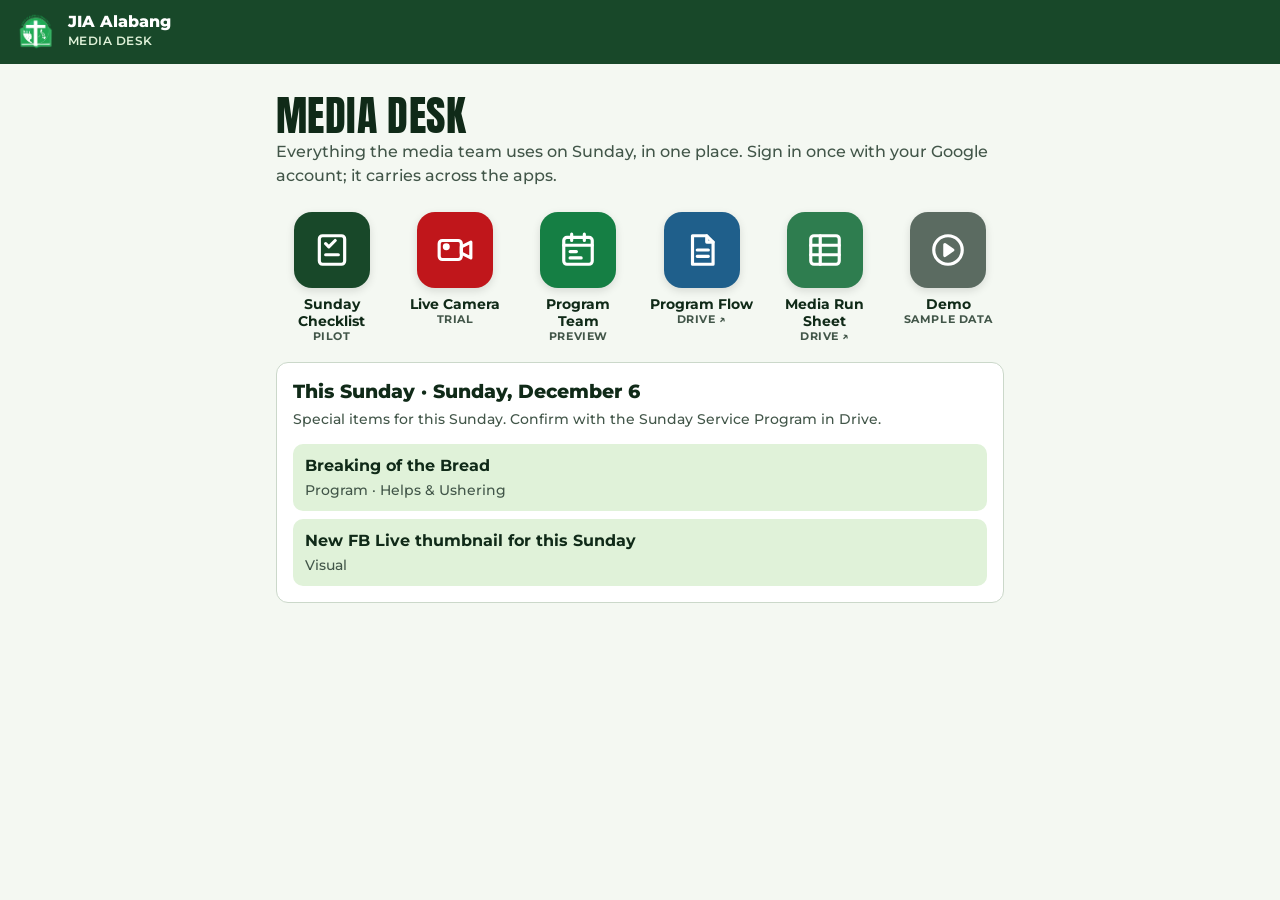
==== index.html @ 809731fa "Show church events on This Sunday card; add Oct 4 September birthday celebrants catch-up Co-Authored" ====
<!doctype html>
<html lang="en">
<head>
  <meta charset="utf-8">
  <meta name="viewport" content="width=device-width, initial-scale=1">
  <meta name="description" content="JIA Alabang Media: Sunday checklist, live camera, Program Team and team files in one place.">
  <meta property="og:title" content="JIA Alabang · Media Desk">
  <meta property="og:description" content="Sunday checklist, live camera, Program Team and team files in one place.">
  <meta property="og:image" content="https://jia-media-desk.firebaseapp.com/jia-logo-green.png">
  <meta property="og:url" content="https://jia-media-desk.firebaseapp.com/">
  <meta property="og:type" content="website">
  <link rel="icon" type="image/png" href="jia-logo-green.png">
  <link rel="apple-touch-icon" href="jia-logo-green.png">
  <title>JIA Alabang · Media Desk</title>
  <link rel="stylesheet" href="jia.css?v=1">
  <style>
    .shell { max-width:760px; margin:auto; padding:12px 16px 44px; }
    .welcome { margin:18px 0 4px; }
    .welcome h1 { margin-bottom:2px; }
    /* App grid, Odoo-style: square icon, label underneath. */
    .apps { display:grid; grid-template-columns:repeat(auto-fill,minmax(104px,1fr)); gap:18px 12px; margin-top:18px; }
    .app { display:flex; flex-direction:column; align-items:center; gap:8px; text-align:center; text-decoration:none; color:var(--ink); font-weight:700; font-size:.9rem; line-height:1.2; border-radius:14px; padding:6px 2px; }
    .app:hover .icon { transform:translateY(-2px); box-shadow:0 8px 18px rgba(3,12,6,.18); }
    .icon { display:grid; place-items:center; width:76px; height:76px; border-radius:18px; color:white; transition:transform .12s, box-shadow .12s; box-shadow:0 3px 8px rgba(3,12,6,.12); }
    .icon svg { width:38px; height:38px; }
    .tag { display:block; font-size:.7rem; font-weight:700; color:var(--muted); text-transform:uppercase; letter-spacing:.05em; }
    .i-check { background:var(--green-dark); }
    .i-cam { background:#c0161b; }
    .i-program { background:var(--green-mid); }
    .i-flow { background:#1f5f8b; }
    .i-sheet { background:#2e7d4f; }
    .i-demo { background:#5b6b61; }
    h2.section { margin:28px 0 0; font-size:.8rem; text-transform:uppercase; letter-spacing:.08em; color:var(--muted); }
    .reminders { list-style:none; margin:10px 0 0; padding:0; display:grid; gap:8px; }
    .reminders li { display:grid; gap:2px; padding:10px 12px; background:var(--sage); border-radius:10px; }
    .small-note { font-size:.88rem; }
  </style>
</head>
<body>
  <header class="jia-header"><div class="brand"><img src="jia-logo-green.png" alt="JIA logo" width="44" height="44"><div><strong>JIA Alabang</strong><small>Media Desk</small></div></div></header>
  <main class="shell">
    <div class="welcome">
      <h1>Media Desk</h1>
      <p class="muted" style="margin:0">Everything the media team uses on Sunday, in one place. Sign in once with your Google account; it carries across the apps.</p>
    </div>

    <nav class="apps" aria-label="Apps">
      <a class="app" href="live.html">
        <span class="icon i-check" aria-hidden="true"><svg viewBox="0 0 24 24" fill="none" stroke="currentColor" stroke-width="2" stroke-linecap="round" stroke-linejoin="round"><rect x="4" y="3" width="16" height="18" rx="2"/><path d="M8 8l2 2 4-4M8 15h8"/></svg></span>
        <span>Sunday Checklist<span class="tag">Pilot</span></span>
      </a>
      <a class="app" href="tally.html">
        <span class="icon i-cam" aria-hidden="true"><svg viewBox="0 0 24 24" fill="none" stroke="currentColor" stroke-width="2" stroke-linecap="round" stroke-linejoin="round"><rect x="2" y="6" width="14" height="12" rx="2"/><path d="M16 10l6-3v10l-6-3z"/><circle cx="6.5" cy="10" r="1.2" fill="currentColor"/></svg></span>
        <span>Live Camera<span class="tag">Trial</span></span>
      </a>
      <a class="app" href="program.html">
        <span class="icon i-program" aria-hidden="true"><svg viewBox="0 0 24 24" fill="none" stroke="currentColor" stroke-width="2" stroke-linecap="round" stroke-linejoin="round"><rect x="3" y="4" width="18" height="17" rx="2"/><path d="M3 9h18M8 2v4M16 2v4M7 13h4M7 17h7"/></svg></span>
        <span>Program Team<span class="tag">Preview</span></span>
      </a>
      <a class="app" href="https://drive.google.com/file/d/1SWlV6LEeAKeF2pVnzaVrCRnKNvO9rhD2/view" target="_blank" rel="noopener noreferrer">
        <span class="icon i-flow" aria-hidden="true"><svg viewBox="0 0 24 24" fill="none" stroke="currentColor" stroke-width="2" stroke-linecap="round" stroke-linejoin="round"><path d="M6 3h9l4 4v14H6z"/><path d="M15 3v4h4M9 12h7M9 16h7"/></svg></span>
        <span>Program Flow<span class="tag">Drive ↗</span></span>
      </a>
      <a class="app" href="https://docs.google.com/spreadsheets/d/1ItieZgLx6cOteA-jBNAFiQaqH71Zr6w1y_Wyo9wKMaw/edit" target="_blank" rel="noopener noreferrer">
        <span class="icon i-sheet" aria-hidden="true"><svg viewBox="0 0 24 24" fill="none" stroke="currentColor" stroke-width="2" stroke-linecap="round" stroke-linejoin="round"><rect x="3" y="3" width="18" height="18" rx="2"/><path d="M3 9h18M3 15h18M9 3v18"/></svg></span>
        <span>Media Run Sheet<span class="tag">Drive ↗</span></span>
      </a>
      <a class="app" href="demo.html">
        <span class="icon i-demo" aria-hidden="true"><svg viewBox="0 0 24 24" fill="none" stroke="currentColor" stroke-width="2" stroke-linecap="round" stroke-linejoin="round"><circle cx="12" cy="12" r="9"/><path d="M10 8.5l5 3.5-5 3.5z" fill="currentColor"/></svg></span>
        <span>Demo<span class="tag">Sample data</span></span>
      </a>
    </nav>

    <section class="card" id="sunday-card" aria-label="This Sunday" hidden></section>
  </main>
  <script src="sunday-reminders.js?v=3"></script>
</body>
</html>
---- jia.css ----
/* JIA Media Desk shared look. Colours and fonts come from the JIA Alabang design system
   (Claude Design, tokens.json v2): green-dark, sage, green-mid, near-black, white; Anton for
   titles, Montserrat for everything else. Page files keep only their own layout rules. */
@import url("https://fonts.googleapis.com/css2?family=Anton&family=Montserrat:wght@400;500;600;700;800&display=swap");

:root {
  color-scheme: light;
  /* Design system tokens */
  --green-dark: #184829;
  --sage: #e0f2d9;
  --green-mid: #157f44;
  --near-black: #030c06;
  /* Tool colours built on them */
  --green: var(--green-dark);
  --ink: #102a18;
  --muted: #425649;
  --line: #cbd8ca;
  --paper: #f4f8f2;
  --amber: #714000;
  --amber-soft: #fff1d5;
  --focus: #ffba3b;
  --font-display: Anton, "Bebas Neue", Impact, sans-serif;
  --font-body: Montserrat, system-ui, -apple-system, "Segoe UI", sans-serif;
}

* { box-sizing: border-box; }
html { -webkit-text-size-adjust: 100%; }
body { margin: 0; background: var(--paper); color: var(--ink); font: 500 16px/1.5 var(--font-body); overflow-wrap: anywhere; }
button, input, select, textarea { font: inherit; }
a { color: var(--green-mid); font-weight: 700; text-underline-offset: 3px; }
a:focus-visible, button:focus-visible, input:focus-visible, select:focus-visible, textarea:focus-visible, summary:focus-visible { outline: 3px solid var(--focus); outline-offset: 3px; }
h1, h2, h3, p { margin-top: 0; }
h1 { font: 400 clamp(2rem, 7vw, 2.6rem)/1.05 var(--font-display); text-transform: uppercase; letter-spacing: .01em; margin-bottom: 10px; }
h2 { font-size: 1.2rem; font-weight: 800; line-height: 1.25; margin-bottom: 6px; }
.muted { color: var(--muted); }
[hidden] { display: none !important; }

/* Header bar, the same on every page */
.jia-header { display: flex; align-items: center; justify-content: space-between; gap: 12px; padding: 10px 14px; background: var(--green-dark); color: white; }
.jia-header .brand { display: flex; align-items: center; gap: 10px; min-width: 0; }
.jia-header img { width: 44px; height: 44px; object-fit: contain; flex: none; }
.jia-header strong { display: block; font-size: 1rem; font-weight: 800; line-height: 1.15; }
.jia-header small { display: block; color: var(--sage); font-size: .78rem; font-weight: 600; letter-spacing: .04em; text-transform: uppercase; }
.jia-header nav { display: flex; gap: 14px; flex-wrap: wrap; justify-content: flex-end; }
.jia-header a, .jia-header button.link { color: white; font-size: .85rem; font-weight: 700; }

/* Buttons */
button { cursor: pointer; border: 0; border-radius: 10px; min-height: 48px; padding: 11px 16px; font-weight: 700; background: var(--green-dark); color: white; }
button:disabled { opacity: .55; cursor: not-allowed; }
button.secondary { background: white; color: var(--green-dark); border: 1px solid #9db49e; }
button.link { background: none; border: 0; min-height: 0; padding: 0; text-decoration: underline; }

/* Cards, notes and status pills */
.card { background: white; border: 1px solid var(--line); border-radius: 12px; padding: 16px; margin-top: 12px; }
.note { background: var(--amber-soft); color: #5d3600; border: 1px solid #ddb36c; border-radius: 10px; padding: 10px 12px; font-size: .9rem; }
.note a { color: #5d3600; }
.pill { display: inline-block; border-radius: 999px; padding: 4px 10px; background: var(--amber-soft); color: var(--amber); font-size: .82rem; font-weight: 800; white-space: nowrap; }
.pill.ready { background: var(--sage); color: var(--green-dark); }
.pill.unknown { background: #edf0ef; color: var(--muted); }
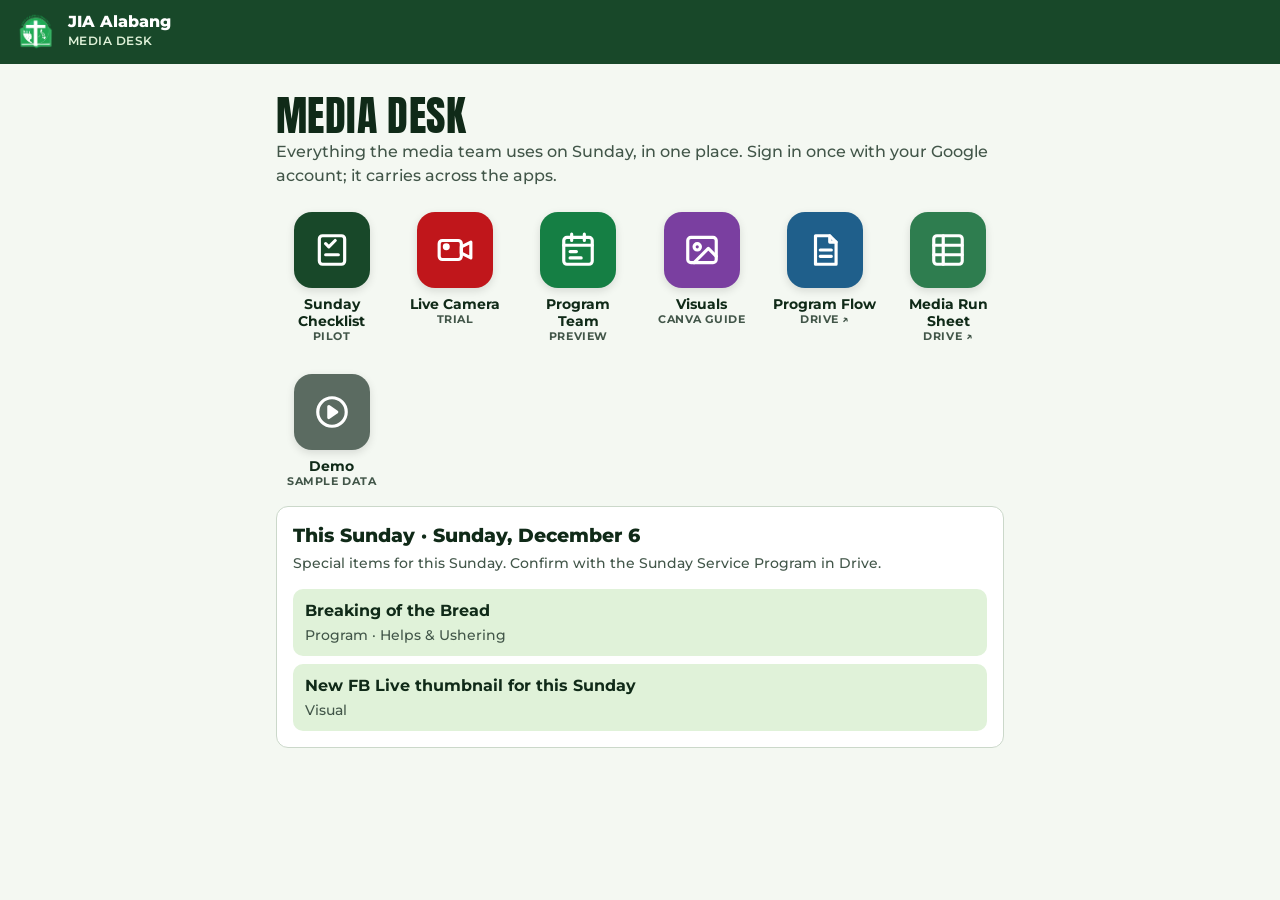
==== commit 96d9fc6f: "Oct 4 item: October birthday celebrants, not September (John) Co-Authored-By: Claude Opus 5.5 <norep" ====
--- a/index.html
+++ b/index.html
@@ -30,6 +30,7 @@
     .i-flow { background:#1f5f8b; }
     .i-sheet { background:#2e7d4f; }
     .i-demo { background:#5b6b61; }
+    .i-visuals { background:#7a3fa0; }
     h2.section { margin:28px 0 0; font-size:.8rem; text-transform:uppercase; letter-spacing:.08em; color:var(--muted); }
     .reminders { list-style:none; margin:10px 0 0; padding:0; display:grid; gap:8px; }
     .reminders li { display:grid; gap:2px; padding:10px 12px; background:var(--sage); border-radius:10px; }
@@ -57,6 +58,10 @@
         <span class="icon i-program" aria-hidden="true"><svg viewBox="0 0 24 24" fill="none" stroke="currentColor" stroke-width="2" stroke-linecap="round" stroke-linejoin="round"><rect x="3" y="4" width="18" height="17" rx="2"/><path d="M3 9h18M8 2v4M16 2v4M7 13h4M7 17h7"/></svg></span>
         <span>Program Team<span class="tag">Preview</span></span>
       </a>
+      <a class="app" href="visuals.html">
+        <span class="icon i-visuals" aria-hidden="true"><svg viewBox="0 0 24 24" fill="none" stroke="currentColor" stroke-width="2" stroke-linecap="round" stroke-linejoin="round"><rect x="3" y="4" width="18" height="16" rx="2"/><circle cx="9" cy="10" r="2"/><path d="M21 16l-5-5-9 9"/></svg></span>
+        <span>Visuals<span class="tag">Canva guide</span></span>
+      </a>
       <a class="app" href="https://drive.google.com/file/d/1SWlV6LEeAKeF2pVnzaVrCRnKNvO9rhD2/view" target="_blank" rel="noopener noreferrer">
         <span class="icon i-flow" aria-hidden="true"><svg viewBox="0 0 24 24" fill="none" stroke="currentColor" stroke-width="2" stroke-linecap="round" stroke-linejoin="round"><path d="M6 3h9l4 4v14H6z"/><path d="M15 3v4h4M9 12h7M9 16h7"/></svg></span>
         <span>Program Flow<span class="tag">Drive ↗</span></span>
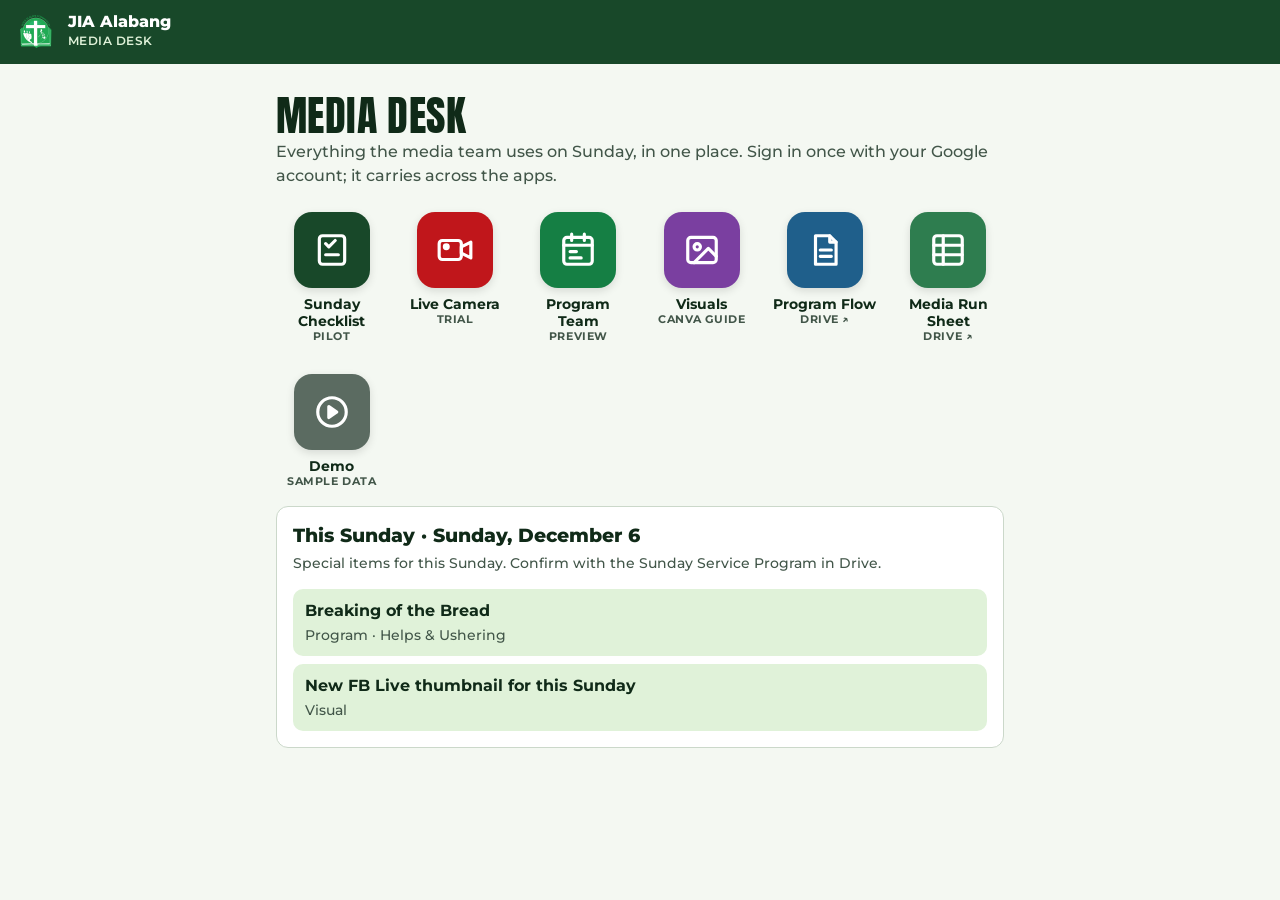
==== commit bafdb872: "Faster first load on phones - jia-logo-176.png (4 KB) for header and icons instead of the 1500px 106" ====
--- a/index.html
+++ b/index.html
@@ -9,10 +9,13 @@
   <meta property="og:image" content="https://jia-media-desk.firebaseapp.com/jia-logo-green.png">
   <meta property="og:url" content="https://jia-media-desk.firebaseapp.com/">
   <meta property="og:type" content="website">
-  <link rel="icon" type="image/png" href="jia-logo-green.png">
-  <link rel="apple-touch-icon" href="jia-logo-green.png">
+  <link rel="icon" type="image/png" href="jia-logo-176.png">
+  <link rel="apple-touch-icon" href="jia-logo-176.png">
   <title>JIA Alabang · Media Desk</title>
-  <link rel="stylesheet" href="jia.css?v=1">
+  <link rel="preconnect" href="https://fonts.googleapis.com">
+  <link rel="preconnect" href="https://fonts.gstatic.com" crossorigin>
+  <link rel="stylesheet" href="https://fonts.googleapis.com/css2?family=Anton&family=Montserrat:wght@400;500;600;700;800&display=swap">
+  <link rel="stylesheet" href="jia.css?v=3">
   <style>
     .shell { max-width:760px; margin:auto; padding:12px 16px 44px; }
     .welcome { margin:18px 0 4px; }
@@ -38,7 +41,7 @@
   </style>
 </head>
 <body>
-  <header class="jia-header"><div class="brand"><img src="jia-logo-green.png" alt="JIA logo" width="44" height="44"><div><strong>JIA Alabang</strong><small>Media Desk</small></div></div></header>
+  <header class="jia-header"><div class="brand"><img src="jia-logo-176.png" alt="JIA logo" width="44" height="44"><div><strong>JIA Alabang</strong><small>Media Desk</small></div></div></header>
   <main class="shell">
     <div class="welcome">
       <h1>Media Desk</h1>
@@ -78,6 +81,6 @@
 
     <section class="card" id="sunday-card" aria-label="This Sunday" hidden></section>
   </main>
-  <script src="sunday-reminders.js?v=3"></script>
+  <script src="sunday-reminders.js?v=4"></script>
 </body>
 </html>
--- a/jia.css
+++ b/jia.css
@@ -1,7 +1,7 @@
 /* JIA Media Desk shared look. Colours and fonts come from the JIA Alabang design system
    (Claude Design, tokens.json v2): green-dark, sage, green-mid, near-black, white; Anton for
    titles, Montserrat for everything else. Page files keep only their own layout rules. */
-@import url("https://fonts.googleapis.com/css2?family=Anton&family=Montserrat:wght@400;500;600;700;800&display=swap");
+/* Fonts are linked from each page's <head> (not @import here) so they start downloading at once. */
 
 :root {
   color-scheme: light;
@@ -43,6 +43,8 @@
 .jia-header small { display: block; color: var(--sage); font-size: .78rem; font-weight: 600; letter-spacing: .04em; text-transform: uppercase; }
 .jia-header nav { display: flex; gap: 14px; flex-wrap: wrap; justify-content: flex-end; }
 .jia-header a, .jia-header button.link { color: white; font-size: .85rem; font-weight: 700; }
+/* Thumb-sized tap area (44px, Apple's minimum) without making the header taller */
+.jia-header nav a { display: inline-flex; align-items: center; min-height: 44px; margin: -12px 0; }
 
 /* Buttons */
 button { cursor: pointer; border: 0; border-radius: 10px; min-height: 48px; padding: 11px 16px; font-weight: 700; background: var(--green-dark); color: white; }
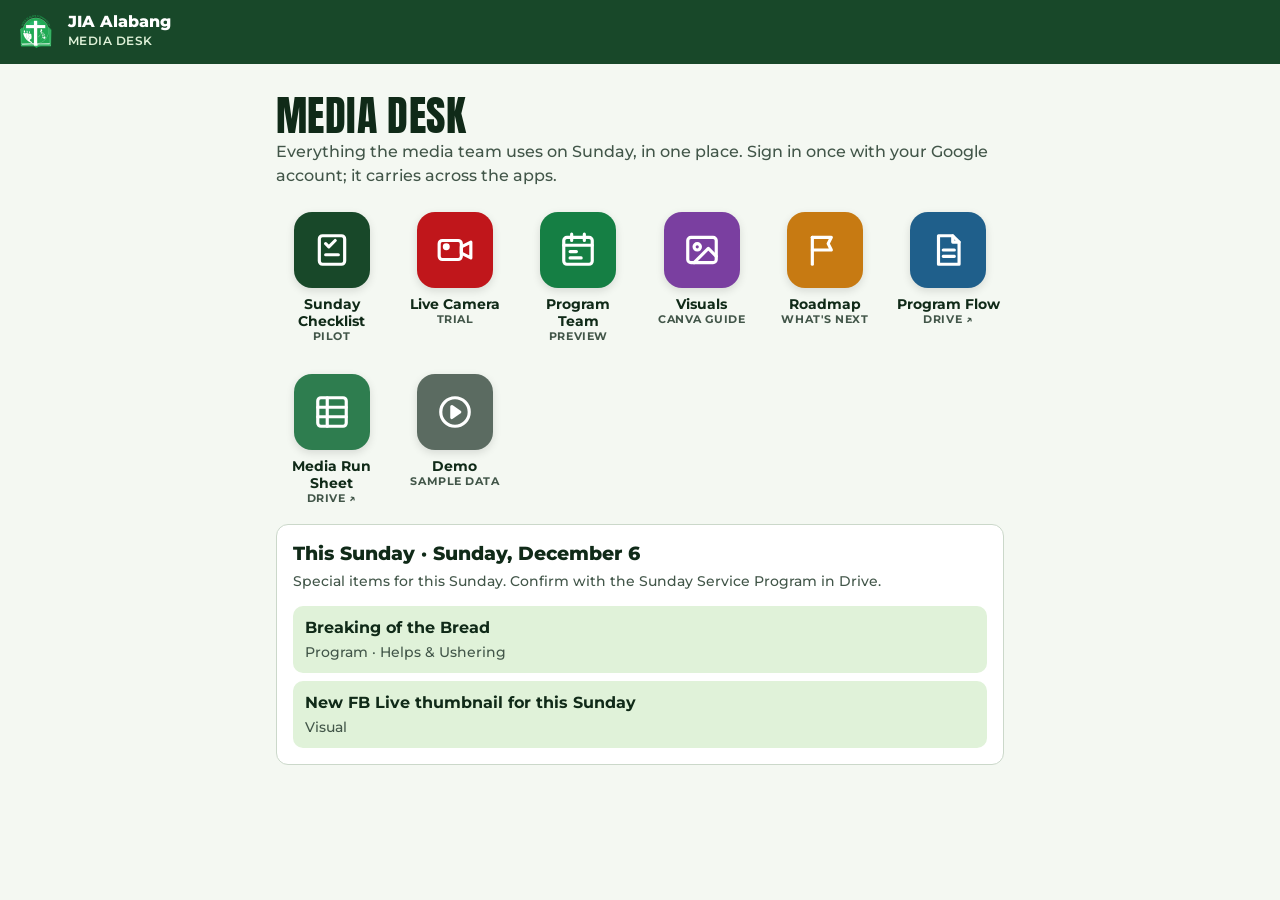
==== commit cf7e5a19: "Add Media roadmap page: ASSESS chip vote, second camera (DJI Pocket 4), work in progress Co-Authored" ====
--- a/index.html
+++ b/index.html
@@ -34,6 +34,7 @@
     .i-sheet { background:#2e7d4f; }
     .i-demo { background:#5b6b61; }
     .i-visuals { background:#7a3fa0; }
+    .i-roadmap { background:#c77a12; }
     h2.section { margin:28px 0 0; font-size:.8rem; text-transform:uppercase; letter-spacing:.08em; color:var(--muted); }
     .reminders { list-style:none; margin:10px 0 0; padding:0; display:grid; gap:8px; }
     .reminders li { display:grid; gap:2px; padding:10px 12px; background:var(--sage); border-radius:10px; }
@@ -65,6 +66,10 @@
         <span class="icon i-visuals" aria-hidden="true"><svg viewBox="0 0 24 24" fill="none" stroke="currentColor" stroke-width="2" stroke-linecap="round" stroke-linejoin="round"><rect x="3" y="4" width="18" height="16" rx="2"/><circle cx="9" cy="10" r="2"/><path d="M21 16l-5-5-9 9"/></svg></span>
         <span>Visuals<span class="tag">Canva guide</span></span>
       </a>
+      <a class="app" href="roadmap.html">
+        <span class="icon i-roadmap" aria-hidden="true"><svg viewBox="0 0 24 24" fill="none" stroke="currentColor" stroke-width="2" stroke-linecap="round" stroke-linejoin="round"><path d="M4 21V4"/><path d="M4 4h12l-2 4 2 4H4"/></svg></span>
+        <span>Roadmap<span class="tag">What's next</span></span>
+      </a>
       <a class="app" href="https://drive.google.com/file/d/1SWlV6LEeAKeF2pVnzaVrCRnKNvO9rhD2/view" target="_blank" rel="noopener noreferrer">
         <span class="icon i-flow" aria-hidden="true"><svg viewBox="0 0 24 24" fill="none" stroke="currentColor" stroke-width="2" stroke-linecap="round" stroke-linejoin="round"><path d="M6 3h9l4 4v14H6z"/><path d="M15 3v4h4M9 12h7M9 16h7"/></svg></span>
         <span>Program Flow<span class="tag">Drive ↗</span></span>
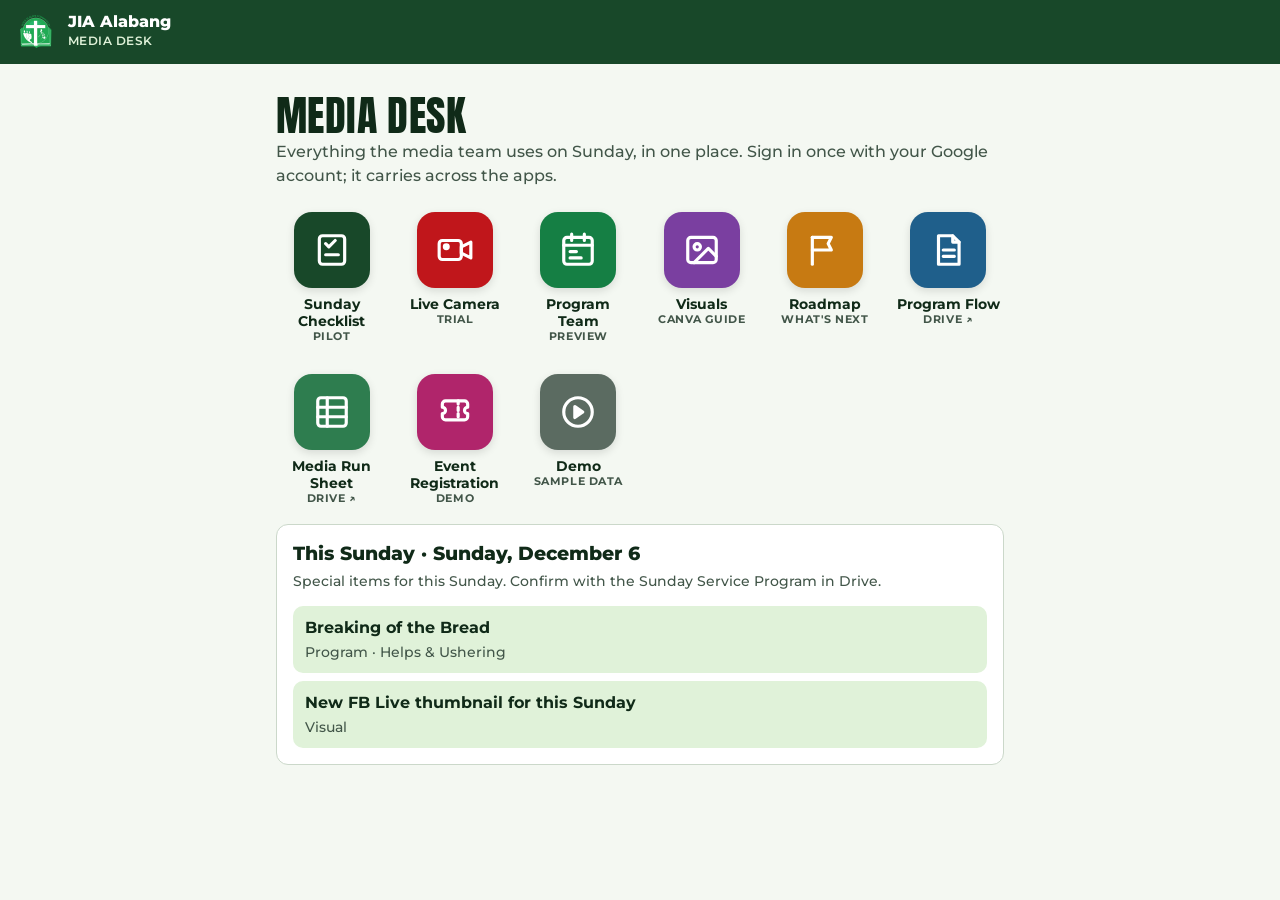
==== commit 0445e490: "Add event registration demo (register.html) for future events like the anniversary Co-Authored-By: C" ====
--- a/index.html
+++ b/index.html
@@ -35,6 +35,7 @@
     .i-demo { background:#5b6b61; }
     .i-visuals { background:#7a3fa0; }
     .i-roadmap { background:#c77a12; }
+    .i-register { background:#b0256b; }
     h2.section { margin:28px 0 0; font-size:.8rem; text-transform:uppercase; letter-spacing:.08em; color:var(--muted); }
     .reminders { list-style:none; margin:10px 0 0; padding:0; display:grid; gap:8px; }
     .reminders li { display:grid; gap:2px; padding:10px 12px; background:var(--sage); border-radius:10px; }
@@ -78,6 +79,10 @@
         <span class="icon i-sheet" aria-hidden="true"><svg viewBox="0 0 24 24" fill="none" stroke="currentColor" stroke-width="2" stroke-linecap="round" stroke-linejoin="round"><rect x="3" y="3" width="18" height="18" rx="2"/><path d="M3 9h18M3 15h18M9 3v18"/></svg></span>
         <span>Media Run Sheet<span class="tag">Drive ↗</span></span>
       </a>
+      <a class="app" href="register.html">
+        <span class="icon i-register" aria-hidden="true"><svg viewBox="0 0 24 24" fill="none" stroke="currentColor" stroke-width="2" stroke-linecap="round" stroke-linejoin="round"><path d="M4 7a2 2 0 0 1 2-2h12a2 2 0 0 1 2 2v2a2 2 0 0 0 0 4v2a2 2 0 0 1-2 2H6a2 2 0 0 1-2-2v-2a2 2 0 0 0 0-4z"/><path d="M14 5v12" stroke-dasharray="2 2"/></svg></span>
+        <span>Event Registration<span class="tag">Demo</span></span>
+      </a>
       <a class="app" href="demo.html">
         <span class="icon i-demo" aria-hidden="true"><svg viewBox="0 0 24 24" fill="none" stroke="currentColor" stroke-width="2" stroke-linecap="round" stroke-linejoin="round"><circle cx="12" cy="12" r="9"/><path d="M10 8.5l5 3.5-5 3.5z" fill="currentColor"/></svg></span>
         <span>Demo<span class="tag">Sample data</span></span>
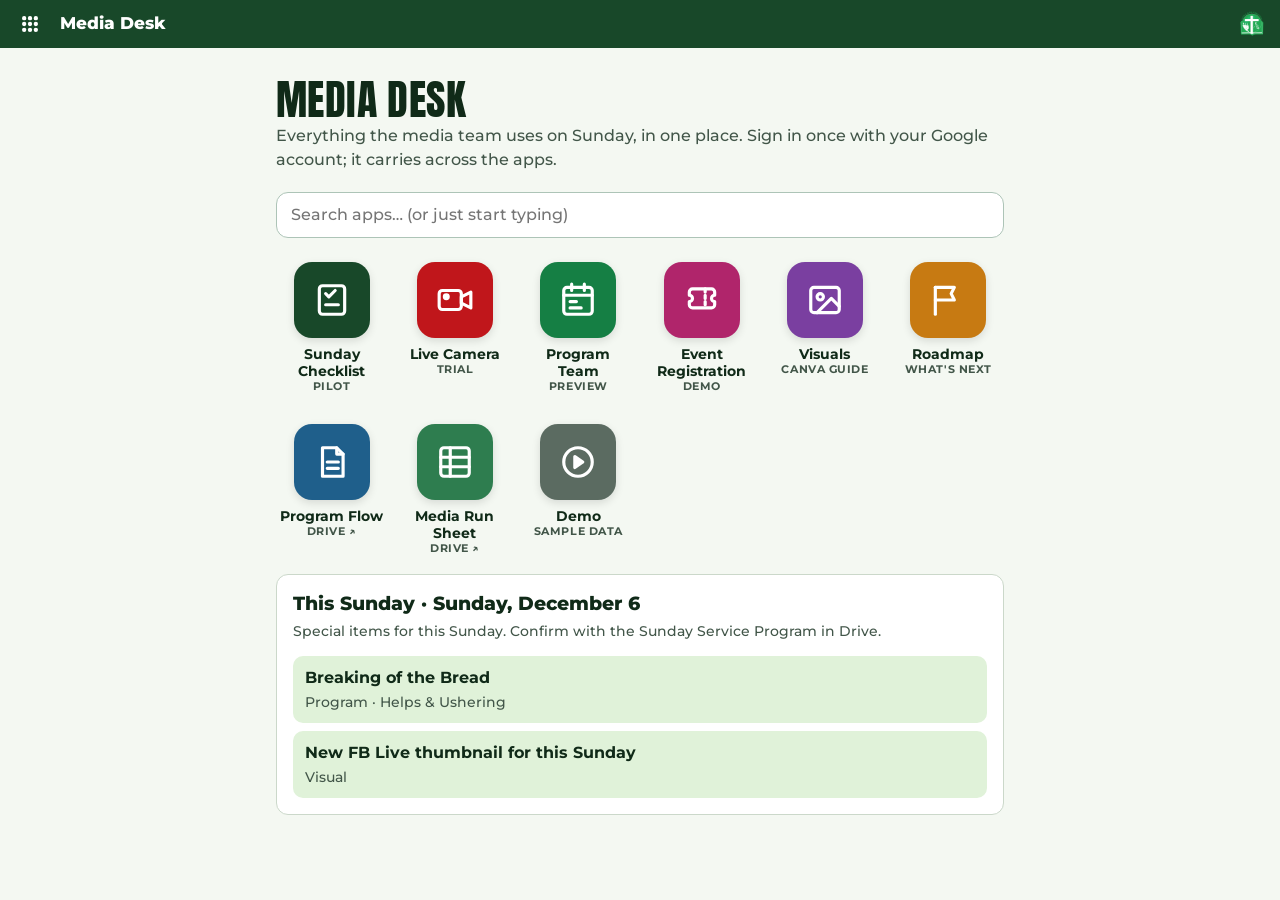
==== commit 07b62ea8: "Odoo-style shell: shared app list, top bar with app menus, breadcrumb, app search (John 2026-10-05) " ====
--- a/index.html
+++ b/index.html
@@ -15,7 +15,7 @@
   <link rel="preconnect" href="https://fonts.googleapis.com">
   <link rel="preconnect" href="https://fonts.gstatic.com" crossorigin>
   <link rel="stylesheet" href="https://fonts.googleapis.com/css2?family=Anton&family=Montserrat:wght@400;500;600;700;800&display=swap">
-  <link rel="stylesheet" href="jia.css?v=3">
+  <link rel="stylesheet" href="jia.css?v=4">
   <style>
     .shell { max-width:760px; margin:auto; padding:12px 16px 44px; }
     .welcome { margin:18px 0 4px; }
@@ -36,58 +36,26 @@
     .i-visuals { background:#7a3fa0; }
     .i-roadmap { background:#c77a12; }
     .i-register { background:#b0256b; }
+    .app-search input { width:100%; min-height:46px; margin-top:16px; padding:10px 14px; border:1px solid #adc4b7; border-radius:12px; background:white; color:var(--ink); }
+    .sr { position:absolute; width:1px; height:1px; overflow:hidden; clip:rect(0 0 0 0); }
     h2.section { margin:28px 0 0; font-size:.8rem; text-transform:uppercase; letter-spacing:.08em; color:var(--muted); }
     .reminders { list-style:none; margin:10px 0 0; padding:0; display:grid; gap:8px; }
     .reminders li { display:grid; gap:2px; padding:10px 12px; background:var(--sage); border-radius:10px; }
     .small-note { font-size:.88rem; }
   </style>
 </head>
-<body>
-  <header class="jia-header"><div class="brand"><img src="jia-logo-176.png" alt="JIA logo" width="44" height="44"><div><strong>JIA Alabang</strong><small>Media Desk</small></div></div></header>
+<body data-app="home">
+  <header class="jia-header"></header>
+  <script src="shell.js?v=1"></script>
   <main class="shell">
     <div class="welcome">
       <h1>Media Desk</h1>
       <p class="muted" style="margin:0">Everything the media team uses on Sunday, in one place. Sign in once with your Google account; it carries across the apps.</p>
     </div>
 
-    <nav class="apps" aria-label="Apps">
-      <a class="app" href="live.html">
-        <span class="icon i-check" aria-hidden="true"><svg viewBox="0 0 24 24" fill="none" stroke="currentColor" stroke-width="2" stroke-linecap="round" stroke-linejoin="round"><rect x="4" y="3" width="16" height="18" rx="2"/><path d="M8 8l2 2 4-4M8 15h8"/></svg></span>
-        <span>Sunday Checklist<span class="tag">Pilot</span></span>
-      </a>
-      <a class="app" href="tally.html">
-        <span class="icon i-cam" aria-hidden="true"><svg viewBox="0 0 24 24" fill="none" stroke="currentColor" stroke-width="2" stroke-linecap="round" stroke-linejoin="round"><rect x="2" y="6" width="14" height="12" rx="2"/><path d="M16 10l6-3v10l-6-3z"/><circle cx="6.5" cy="10" r="1.2" fill="currentColor"/></svg></span>
-        <span>Live Camera<span class="tag">Trial</span></span>
-      </a>
-      <a class="app" href="program.html">
-        <span class="icon i-program" aria-hidden="true"><svg viewBox="0 0 24 24" fill="none" stroke="currentColor" stroke-width="2" stroke-linecap="round" stroke-linejoin="round"><rect x="3" y="4" width="18" height="17" rx="2"/><path d="M3 9h18M8 2v4M16 2v4M7 13h4M7 17h7"/></svg></span>
-        <span>Program Team<span class="tag">Preview</span></span>
-      </a>
-      <a class="app" href="visuals.html">
-        <span class="icon i-visuals" aria-hidden="true"><svg viewBox="0 0 24 24" fill="none" stroke="currentColor" stroke-width="2" stroke-linecap="round" stroke-linejoin="round"><rect x="3" y="4" width="18" height="16" rx="2"/><circle cx="9" cy="10" r="2"/><path d="M21 16l-5-5-9 9"/></svg></span>
-        <span>Visuals<span class="tag">Canva guide</span></span>
-      </a>
-      <a class="app" href="roadmap.html">
-        <span class="icon i-roadmap" aria-hidden="true"><svg viewBox="0 0 24 24" fill="none" stroke="currentColor" stroke-width="2" stroke-linecap="round" stroke-linejoin="round"><path d="M4 21V4"/><path d="M4 4h12l-2 4 2 4H4"/></svg></span>
-        <span>Roadmap<span class="tag">What's next</span></span>
-      </a>
-      <a class="app" href="https://drive.google.com/file/d/1SWlV6LEeAKeF2pVnzaVrCRnKNvO9rhD2/view" target="_blank" rel="noopener noreferrer">
-        <span class="icon i-flow" aria-hidden="true"><svg viewBox="0 0 24 24" fill="none" stroke="currentColor" stroke-width="2" stroke-linecap="round" stroke-linejoin="round"><path d="M6 3h9l4 4v14H6z"/><path d="M15 3v4h4M9 12h7M9 16h7"/></svg></span>
-        <span>Program Flow<span class="tag">Drive ↗</span></span>
-      </a>
-      <a class="app" href="https://docs.google.com/spreadsheets/d/1ItieZgLx6cOteA-jBNAFiQaqH71Zr6w1y_Wyo9wKMaw/edit" target="_blank" rel="noopener noreferrer">
-        <span class="icon i-sheet" aria-hidden="true"><svg viewBox="0 0 24 24" fill="none" stroke="currentColor" stroke-width="2" stroke-linecap="round" stroke-linejoin="round"><rect x="3" y="3" width="18" height="18" rx="2"/><path d="M3 9h18M3 15h18M9 3v18"/></svg></span>
-        <span>Media Run Sheet<span class="tag">Drive ↗</span></span>
-      </a>
-      <a class="app" href="register.html">
-        <span class="icon i-register" aria-hidden="true"><svg viewBox="0 0 24 24" fill="none" stroke="currentColor" stroke-width="2" stroke-linecap="round" stroke-linejoin="round"><path d="M4 7a2 2 0 0 1 2-2h12a2 2 0 0 1 2 2v2a2 2 0 0 0 0 4v2a2 2 0 0 1-2 2H6a2 2 0 0 1-2-2v-2a2 2 0 0 0 0-4z"/><path d="M14 5v12" stroke-dasharray="2 2"/></svg></span>
-        <span>Event Registration<span class="tag">Demo</span></span>
-      </a>
-      <a class="app" href="demo.html">
-        <span class="icon i-demo" aria-hidden="true"><svg viewBox="0 0 24 24" fill="none" stroke="currentColor" stroke-width="2" stroke-linecap="round" stroke-linejoin="round"><circle cx="12" cy="12" r="9"/><path d="M10 8.5l5 3.5-5 3.5z" fill="currentColor"/></svg></span>
-        <span>Demo<span class="tag">Sample data</span></span>
-      </a>
-    </nav>
+    <label class="app-search"><span class="sr">Search apps</span><input type="search" id="app-search" placeholder="Search apps… (or just start typing)" autocomplete="off"></label>
+    <nav class="apps" id="apps" aria-label="Apps"></nav>
+    <p class="muted" id="apps-empty" hidden>No app matches that.</p>
 
     <section class="card" id="sunday-card" aria-label="This Sunday" hidden></section>
   </main>
--- a/jia.css
+++ b/jia.css
@@ -59,3 +59,33 @@
 .pill { display: inline-block; border-radius: 999px; padding: 4px 10px; background: var(--amber-soft); color: var(--amber); font-size: .82rem; font-weight: 800; white-space: nowrap; }
 .pill.ready { background: var(--sage); color: var(--green-dark); }
 .pill.unknown { background: #edf0ef; color: var(--muted); }
+
+/* Odoo-style shell (shell.js): one top bar for every app, breadcrumb underneath. */
+.jia-header.o-navbar { justify-content:flex-start; gap:4px; padding:0 8px; min-height:48px; position:sticky; top:0; z-index:50; }
+.o-navbar a { text-decoration:none; }
+.o-home { display:grid; place-items:center; width:44px; height:44px; border-radius:8px; color:white; }
+.o-home svg { width:20px; height:20px; }
+.o-home:hover, .o-menus a:hover { background:rgba(255,255,255,.12); }
+.o-brand { color:white !important; font-size:1.05rem !important; font-weight:800 !important; padding:0 10px 0 4px; white-space:nowrap; }
+.o-navbar .o-menus { display:flex; gap:2px; flex-wrap:nowrap; overflow-x:auto; justify-content:flex-start !important; }
+.o-menus a { display:inline-flex !important; align-items:center; min-height:48px !important; margin:0 !important; padding:0 10px; color:#e0f2d9 !important; font-weight:600 !important; white-space:nowrap; border-bottom:3px solid transparent; }
+.o-menus a[aria-current="page"] { color:white !important; border-bottom-color:var(--focus); }
+.o-spacer { flex:1; }
+.o-logo { width:32px !important; height:32px !important; margin:0 4px; }
+.o-burger { display:none; position:relative; }
+.o-burger summary { list-style:none; display:grid; place-items:center; width:44px; height:44px; color:white; cursor:pointer; border-radius:8px; }
+.o-burger summary::-webkit-details-marker { display:none; }
+.o-burger summary svg { width:22px; height:22px; }
+.o-burger nav { position:absolute; top:46px; left:0; min-width:200px; background:white; border:1px solid var(--line); border-radius:10px; box-shadow:0 10px 28px rgba(3,12,6,.2); padding:6px; display:grid !important; gap:0 !important; justify-content:stretch !important; }
+.o-burger nav a { color:var(--ink) !important; font-weight:600 !important; padding:10px 12px; border-radius:8px; min-height:44px; margin:0 !important; display:flex !important; align-items:center; }
+.o-burger nav a[aria-current="page"] { background:var(--sage); }
+.o-crumbs { display:flex; align-items:center; gap:8px; padding:8px 16px; background:white; border-bottom:1px solid var(--line); font-size:.88rem; font-weight:600; color:var(--muted); }
+.o-crumbs a { font-weight:700; }
+.o-crumbs span:nth-child(3) { color:var(--ink); font-weight:800; }
+.o-tag { margin-left:4px; font-size:.68rem; font-weight:800; letter-spacing:.06em; text-transform:uppercase; background:var(--sage); color:var(--green-dark); padding:2px 8px; border-radius:999px; }
+@media (max-width: 720px) {
+  .o-navbar .o-menus { display:none; }
+  .o-burger { display:block; }
+}
+/* Anchor jumps from the app menus land below the sticky top bar. */
+h2[id], section[id] { scroll-margin-top: 64px; }
